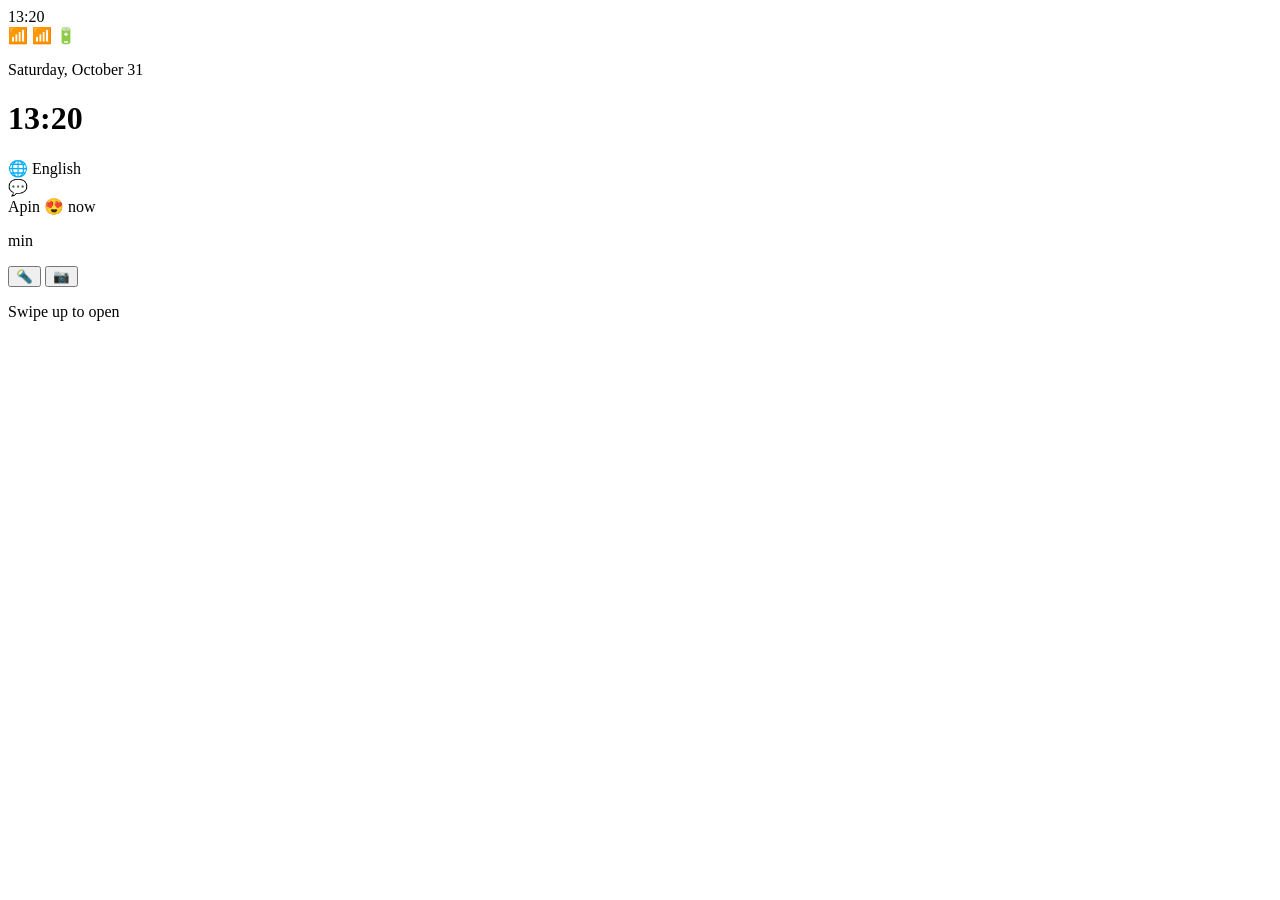
==== index.html @ f3484cab "Add files via upload" ====
<!DOCTYPE html>
<html lang="en">
<head>
    <meta charset="UTF-8">
    <meta name="viewport" content="width=device-width, initial-scale=1.0">
    <title>Peeking Phone AU</title>
    <link rel="stylesheet" href="style.css">
    <!-- Font untuk tampilan iOS -->
    <link href="https://fonts.googleapis.com/css2?family=Inter:wght@400;500;600;700&display=swap" rel="stylesheet">
</head>
<body>

    <!-- Bingkai HP -->
    <div class="phone-frame">
        
        <!-- Dynamic Island (Lubang atas) -->
        <div class="dynamic-island"></div>

        <!-- Status Bar -->
        <div class="status-bar">
            <div class="time" id="status-time">13:20</div>
            <div class="icons">
                <span>📶</span>
                <span>📶</span>
                <span>🔋</span>
            </div>
        </div>

        <!-- LAYAR KUNCI (Gambar 1) -->
        <div class="screen lock-screen" id="lock-screen">
            <div class="lock-content">
                <p class="date">Saturday, October 31</p>
                <h1 class="big-time" id="big-time">13:20</h1>
                <div class="language-pill">🌐 English</div>
            </div>

            <!-- Notifikasi WhatsApp -->
            <div class="notification">
                <div class="notif-icon">💬</div>
                <div class="notif-text">
                    <div class="notif-header">
                        <span class="notif-name">Apin 😍</span>
                        <span class="notif-time">now</span>
                    </div>
                    <p class="notif-message">min</p>
                </div>
            </div>

            <!-- Tombol Bawah -->
            <div class="lock-bottom">
                <div class="bottom-buttons">
                    <button class="circle-btn">🔦</button>
                    <button class="circle-btn">📷</button>
                </div>
                <p class="swipe-text">Swipe up to open</p>
                <div class="home-indicator"></div>
            </div>
        </div>

    </div>

    <script src="script.js"></script>
</body>
</html>
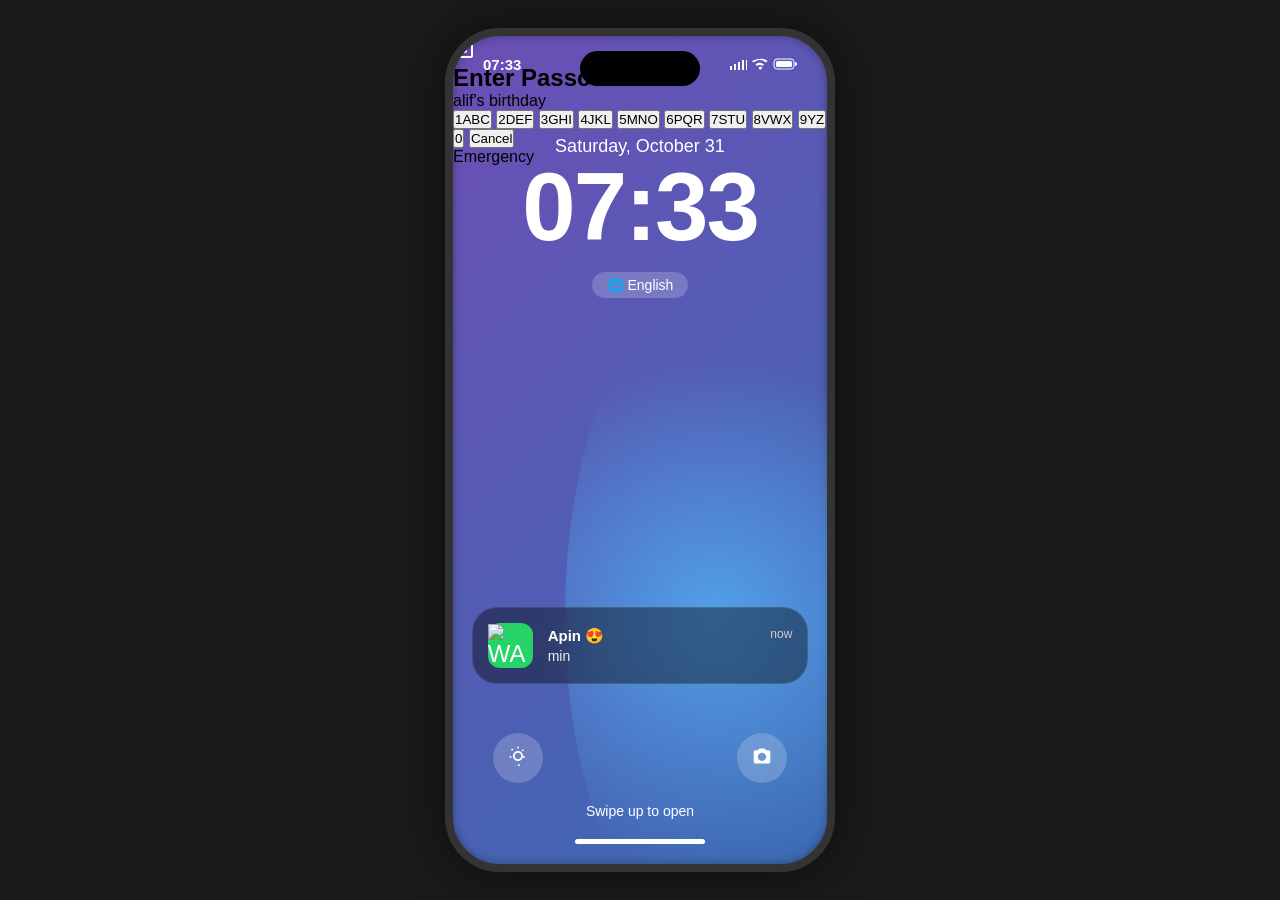
==== commit d7d222d7: "Refactor index.html for improved UI and functionality Updated HTML structure and improved status bar" ====
--- a/index.html
+++ b/index.html
@@ -5,28 +5,29 @@
     <meta name="viewport" content="width=device-width, initial-scale=1.0">
     <title>Peeking Phone AU</title>
     <link rel="stylesheet" href="style.css">
-    <!-- Font untuk tampilan iOS -->
-    <link href="https://fonts.googleapis.com/css2?family=Inter:wght@400;500;600;700&display=swap" rel="stylesheet">
 </head>
 <body>
 
     <!-- Bingkai HP -->
     <div class="phone-frame">
         
-        <!-- Dynamic Island (Lubang atas) -->
+        <!-- Dynamic Island -->
         <div class="dynamic-island"></div>
 
-        <!-- Status Bar -->
+        <!-- Status Bar Gaya iPhone -->
         <div class="status-bar">
             <div class="time" id="status-time">13:20</div>
             <div class="icons">
-                <span>📶</span>
-                <span>📶</span>
-                <span>🔋</span>
+                <!-- Ikon Sinyal SVG -->
+                <svg width="18" height="12" viewBox="0 0 18 12" fill="white"><path d="M1 12h2V8H1v4zm4 0h2V6H5v6zm4 0h2V4H9v8zm4 0h2V2h-2v10zm4-10v10h2V2h-2z"/></svg>
+                <!-- Ikon Wifi SVG -->
+                <svg width="18" height="12" viewBox="0 0 18 12" fill="white"><path d="M9 12l2.5-2.5C10.3 8.5 8.6 8.5 7.5 9.5L9 12zM4.5 6.5l1.5 1.5c1.5-1.5 4-1.5 5.5 0l1.5-1.5c-2.5-2.5-6.5-2.5-8.5 0zM1 3l1.5 1.5c3.5-3.5 9-3.5 12.5 0L16.5 3C12 -1 5 1 1 3z"/></svg>
+                <!-- Ikon Baterai SVG -->
+                <svg width="24" height="12" viewBox="0 0 24 12" fill="white"><rect x="1" y="1" width="20" height="10" rx="3" stroke="white" stroke-width="1" fill="none"/><rect x="3" y="3" width="16" height="6" rx="1.5" fill="white"/><path d="M22 4v4a2 2 0 0 0 0-4z" fill="white"/></svg>
             </div>
         </div>
 
-        <!-- LAYAR KUNCI (Gambar 1) -->
+        <!-- LAYAR KUNCI -->
         <div class="screen lock-screen" id="lock-screen">
             <div class="lock-content">
                 <p class="date">Saturday, October 31</p>
@@ -34,9 +35,11 @@
                 <div class="language-pill">🌐 English</div>
             </div>
 
-            <!-- Notifikasi WhatsApp -->
+            <!-- Notifikasi WhatsApp Asli -->
             <div class="notification">
-                <div class="notif-icon">💬</div>
+                <div class="notif-icon">
+                    <img src="https://upload.wikimedia.org/wikipedia/commons/6/6b/WhatsApp.svg" alt="WA">
+                </div>
                 <div class="notif-text">
                     <div class="notif-header">
                         <span class="notif-name">Apin 😍</span>
@@ -46,19 +49,60 @@
                 </div>
             </div>
 
-            <!-- Tombol Bawah -->
-            <div class="lock-bottom">
+            <!-- Tombol Bawah & Swipe -->
+            <div class="lock-bottom" id="swipe-area">
                 <div class="bottom-buttons">
-                    <button class="circle-btn">🔦</button>
-                    <button class="circle-btn">📷</button>
+                    <!-- Ikon Senter SVG -->
+                    <button class="circle-btn">
+                        <svg width="20" height="20" viewBox="0 0 24 24" fill="white"><path d="M11 1v2h2V1h-2zm6.7 2.9l-1.4 1.4 1.4 1.4 1.4-1.4-1.4-1.4zM5 2.9L3.6 4.3l1.4 1.4L6.4 4.3 5 2.9zM12 6c-3.3 0-6 2.7-6 6s2.7 6 6 6 6-2.7 6-6-2.7-6-6-6zm0 10c-2.2 0-4-1.8-4-4s1.8-4 4-4 4 1.8 4 4-1.8 4-4 4zm-8-4H2v2h2v-2zm16 0h-2v2h2v-2zM12 22v2h2v-2h-2z"/></svg>
+                    </button>
+                    <!-- Ikon Kamera SVG -->
+                    <button class="circle-btn">
+                        <svg width="20" height="20" viewBox="0 0 24 24" fill="white"><path d="M9 3L7.17 5H4c-1.1 0-2 .9-2 2v12c0 1.1.9 2 2 2h16c1.1 0 2-.9 2-2V7c0-1.1-.9-2-2-2h-3.17L15 3H9zm3 15c-2.76 0-5-2.24-5-5s2.24-5 5-5 5 2.24 5 5-2.24 5-5 5z"/></svg>
+                    </button>
                 </div>
-                <p class="swipe-text">Swipe up to open</p>
+                <!-- Teks ini yang akan kita buat interaktif -->
+                <p class="swipe-text" onclick="bukaLayarPassword()">Swipe up to open</p>
                 <div class="home-indicator"></div>
             </div>
+        </div>
+
+        <!-- LAYAR PASSWORD (Gambar 2) - Tersembunyi di awal -->
+        <div class="screen passcode-screen hidden" id="passcode-screen">
+            <div class="lock-icon">
+                <svg width="24" height="24" viewBox="0 0 24 24" fill="white"><path d="M18 8h-1V6c0-2.76-2.24-5-5-5S7 3.24 7 6v2H6c-1.1 0-2 .9-2 2v10c0 1.1.9 2 2 2h12c1.1 0 2-.9 2-2V10c0-1.1-.9-2-2-2zM9 6c0-1.66 1.34-3 3-3s3 1.34 3 3v2H9V6zm9 14H6V10h12v10zm-6-3c1.1 0 2-.9 2-2s-.9-2-2-2-2 .9-2 2 .9 2 2 2z"/></svg>
+            </div>
+            <h2>Enter Passcode</h2>
+            <p class="hint">alif's birthday</p>
+            
+            <!-- Titik-titik Password -->
+            <div class="passcode-dots">
+                <div class="dot"></div>
+                <div class="dot"></div>
+                <div class="dot"></div>
+                <div class="dot"></div>
+            </div>
+
+            <!-- Keypad Angka -->
+            <div class="keypad">
+                <button class="key" onclick="tekanAngka('1')">1<span>ABC</span></button>
+                <button class="key" onclick="tekanAngka('2')">2<span>DEF</span></button>
+                <button class="key" onclick="tekanAngka('3')">3<span>GHI</span></button>
+                <button class="key" onclick="tekanAngka('4')">4<span>JKL</span></button>
+                <button class="key" onclick="tekanAngka('5')">5<span>MNO</span></button>
+                <button class="key" onclick="tekanAngka('6')">6<span>PQR</span></button>
+                <button class="key" onclick="tekanAngka('7')">7<span>STU</span></button>
+                <button class="key" onclick="tekanAngka('8')">8<span>VWX</span></button>
+                <button class="key" onclick="tekanAngka('9')">9<span>YZ</span></button>
+                <div class="empty"></div>
+                <button class="key" onclick="tekanAngka('0')">0</button>
+                <button class="key text-key" onclick="hapusAngka()">Cancel</button>
+            </div>
+            <p class="emergency">Emergency</p>
         </div>
 
     </div>
 
     <script src="script.js"></script>
 </body>
-</html>+</html>
--- a/style.css
+++ b/style.css
@@ -0,0 +1,204 @@
+* {
+    margin: 0;
+    padding: 0;
+    box-sizing: border-box;
+    font-family: 'Inter', -apple-system, BlinkMacSystemFont, sans-serif;
+}
+
+body {
+    background-color: #1a1a1a;
+    display: flex;
+    justify-content: center;
+    align-items: center;
+    min-height: 100vh;
+}
+
+/* Bingkai HP */
+.phone-frame {
+    width: 390px;
+    height: 844px;
+    background: linear-gradient(135deg, #6c4eb5 0%, #3a6bb3 100%);
+    border-radius: 55px;
+    position: relative;
+    overflow: hidden;
+    border: 8px solid #333;
+    box-shadow: 0 0 50px rgba(0, 0, 0, 0.5), inset 0 0 10px rgba(0,0,0,0.3);
+}
+
+/* Background abstrak */
+.phone-frame::before {
+    content: '';
+    position: absolute;
+    bottom: -10%;
+    right: -10%;
+    width: 80%;
+    height: 80%;
+    background: radial-gradient(circle, #52a0e8 0%, transparent 70%);
+    border-radius: 50%;
+    z-index: 0;
+}
+
+/* Dynamic Island */
+.dynamic-island {
+    position: absolute;
+    top: 15px;
+    left: 50%;
+    transform: translateX(-50%);
+    width: 120px;
+    height: 35px;
+    background-color: #000;
+    border-radius: 20px;
+    z-index: 100;
+}
+
+/* Status Bar */
+.status-bar {
+    position: absolute;
+    top: 20px;
+    left: 30px;
+    right: 30px;
+    display: flex;
+    justify-content: space-between;
+    color: white;
+    font-size: 15px;
+    font-weight: 600;
+    z-index: 50;
+}
+
+/* Layar Kunci */
+.lock-screen {
+    position: absolute;
+    top: 0;
+    left: 0;
+    width: 100%;
+    height: 100%;
+    display: flex;
+    flex-direction: column;
+    align-items: center;
+    color: white;
+    z-index: 10;
+    transition: transform 0.5s ease-in-out;
+}
+
+.lock-content {
+    margin-top: 100px;
+    text-align: center;
+}
+
+.date {
+    font-size: 18px;
+    font-weight: 500;
+    margin-bottom: -5px;
+}
+
+.big-time {
+    font-size: 96px;
+    font-weight: 700;
+    letter-spacing: -2px;
+}
+
+.language-pill {
+    margin-top: 10px;
+    background: rgba(255, 255, 255, 0.2);
+    padding: 5px 15px;
+    border-radius: 20px;
+    font-size: 14px;
+    display: inline-block;
+    backdrop-filter: blur(10px);
+}
+
+/* Notifikasi */
+.notification {
+    position: absolute;
+    bottom: 180px;
+    width: 90%;
+    background: rgba(0, 0, 0, 0.4);
+    backdrop-filter: blur(20px);
+    border-radius: 25px;
+    padding: 15px;
+    display: flex;
+    align-items: center;
+    gap: 15px;
+    border: 1px solid rgba(255,255,255,0.1);
+    transition: opacity 0.3s ease;
+}
+
+.notif-icon {
+    width: 45px;
+    height: 45px;
+    background: #25D366; /* Warna WhatsApp */
+    border-radius: 12px;
+    display: flex;
+    justify-content: center;
+    align-items: center;
+    font-size: 24px;
+}
+
+.notif-text {
+    flex: 1;
+}
+
+.notif-header {
+    display: flex;
+    justify-content: space-between;
+    margin-bottom: 3px;
+}
+
+.notif-name {
+    font-weight: 600;
+    font-size: 15px;
+}
+
+.notif-time {
+    font-size: 12px;
+    color: #ccc;
+}
+
+.notif-message {
+    font-size: 14px;
+    color: #eee;
+}
+
+/* Tombol Bawah & Swipe */
+.lock-bottom {
+    position: absolute;
+    bottom: 0;
+    width: 100%;
+    display: flex;
+    flex-direction: column;
+    align-items: center;
+    padding-bottom: 20px;
+}
+
+.bottom-buttons {
+    display: flex;
+    justify-content: space-between;
+    width: 100%;
+    padding: 0 40px;
+    margin-bottom: 20px;
+}
+
+.circle-btn {
+    width: 50px;
+    height: 50px;
+    border-radius: 50%;
+    background: rgba(255, 255, 255, 0.2);
+    border: none;
+    color: white;
+    font-size: 20px;
+    backdrop-filter: blur(10px);
+    cursor: pointer;
+}
+
+.swipe-text {
+    font-size: 14px;
+    margin-bottom: 20px;
+    font-weight: 500;
+}
+
+.home-indicator {
+    width: 130px;
+    height: 5px;
+    background-color: white;
+    border-radius: 10px;
+}
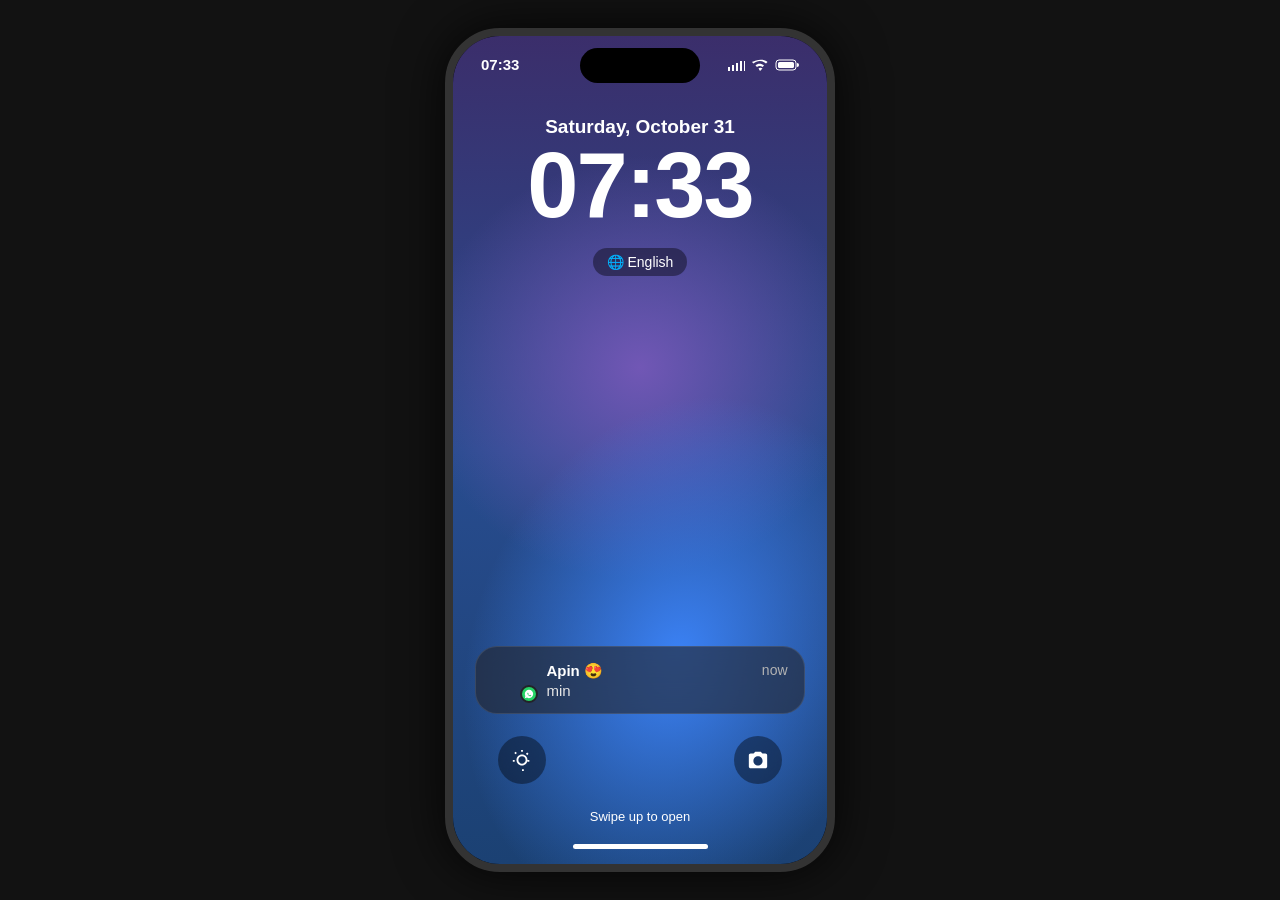
==== commit 4a6b6717: "Update print statement from 'Hello' to 'Goodbye'" ====
--- a/index.html
+++ b/index.html
@@ -4,105 +4,755 @@
     <meta charset="UTF-8">
     <meta name="viewport" content="width=device-width, initial-scale=1.0">
     <title>Peeking Phone AU</title>
-    <link rel="stylesheet" href="style.css">
+    <style>
+        /* --- RESET & FONT --- */
+        * {
+            margin: 0;
+            padding: 0;
+            box-sizing: border-box;
+            -webkit-tap-highlight-color: transparent;
+            font-family: -apple-system, BlinkMacSystemFont, "Segoe UI", Roboto, Helvetica, Arial, sans-serif;
+        }
+
+        body {
+            background-color: #121212;
+            display: flex;
+            justify-content: center;
+            align-items: center;
+            min-height: 100vh;
+            overflow: hidden;
+        }
+
+        /* --- BINGKAI IPHONE --- */
+        .iphone-frame {
+            width: 390px;
+            height: 844px;
+            background: #000;
+            border-radius: 55px;
+            position: relative;
+            border: 8px solid #333;
+            box-shadow: 0 0 50px rgba(0, 0, 0, 0.8);
+            overflow: hidden;
+        }
+
+        /* Wallpaper Abstrak (Gelombang Biru/Ungu) */
+        .wallpaper {
+            position: absolute;
+            top: 0;
+            left: 0;
+            width: 100%;
+            height: 100%;
+            background: linear-gradient(180deg, #3b2e6b 0%, #284c8f 50%, #1b4173 100%);
+            z-index: 0;
+        }
+        .wallpaper::before {
+            content: '';
+            position: absolute;
+            top: 10%;
+            left: -20%;
+            width: 140%;
+            height: 60%;
+            background: radial-gradient(ellipse at center, #7157b5 0%, transparent 60%);
+            transform: rotate(-15deg);
+        }
+        .wallpaper::after {
+            content: '';
+            position: absolute;
+            bottom: -10%;
+            right: -20%;
+            width: 120%;
+            height: 70%;
+            background: radial-gradient(ellipse at center, #3b82f6 0%, transparent 65%);
+            transform: rotate(20deg);
+        }
+
+        /* --- STATUS BAR & DYNAMIC ISLAND --- */
+        .dynamic-island {
+            position: absolute;
+            top: 12px;
+            left: 50%;
+            transform: translateX(-50%);
+            width: 120px;
+            height: 35px;
+            background: #000;
+            border-radius: 20px;
+            z-index: 100;
+        }
+
+        .status-bar {
+            position: absolute;
+            top: 20px;
+            left: 28px;
+            right: 28px;
+            display: flex;
+            justify-content: space-between;
+            color: white;
+            font-size: 15px;
+            font-weight: 600;
+            z-index: 100;
+            pointer-events: none;
+        }
+        .status-icons {
+            display: flex;
+            align-items: center;
+            gap: 6px;
+        }
+
+        /* --- LAYAR (UMUM) --- */
+        .screen {
+            position: absolute;
+            top: 0;
+            left: 0;
+            width: 100%;
+            height: 100%;
+            z-index: 10;
+            transition: transform 0.5s cubic-bezier(0.4, 0, 0.2, 1), opacity 0.5s ease;
+        }
+
+        /* --- 1. LOCK SCREEN --- */
+        .lock-screen {
+            display: flex;
+            flex-direction: column;
+            align-items: center;
+            padding-top: 80px;
+        }
+        .date-text {
+            color: white;
+            font-size: 19px;
+            font-weight: 600;
+            margin-bottom: -5px;
+        }
+        .clock-text {
+            color: white;
+            font-size: 92px;
+            font-weight: 700;
+            letter-spacing: -2px;
+        }
+        .lang-pill {
+            background: rgba(0, 0, 0, 0.4);
+            color: white;
+            font-size: 14px;
+            padding: 6px 14px;
+            border-radius: 20px;
+            margin-top: 10px;
+            backdrop-filter: blur(10px);
+            display: flex;
+            align-items: center;
+            gap: 5px;
+        }
+
+        /* Notifikasi */
+        .notification {
+            position: absolute;
+            bottom: 150px;
+            width: 88%;
+            background: rgba(35, 35, 40, 0.6);
+            backdrop-filter: blur(25px);
+            -webkit-backdrop-filter: blur(25px);
+            border-radius: 22px;
+            padding: 12px 16px;
+            display: flex;
+            align-items: center;
+            gap: 12px;
+            border: 0.5px solid rgba(255, 255, 255, 0.1);
+        }
+        .notif-avatar {
+            width: 42px;
+            height: 42px;
+            border-radius: 50%;
+            position: relative;
+            background-image: url('https://i.pravatar.cc/100?img=11'); /* Foto profil random */
+            background-size: cover;
+        }
+        .notif-badge {
+            position: absolute;
+            bottom: -2px;
+            right: -4px;
+            width: 18px;
+            height: 18px;
+            background: #25D366;
+            border-radius: 50%;
+            border: 2px solid #232328;
+            display: flex;
+            justify-content: center;
+            align-items: center;
+        }
+        .notif-content { flex: 1; color: white; }
+        .notif-header {
+            display: flex;
+            justify-content: space-between;
+            font-size: 15px;
+            font-weight: 600;
+            margin-bottom: 2px;
+        }
+        .notif-time { color: #b3b3b3; font-weight: 400; font-size: 14px; }
+        .notif-msg { font-size: 15px; color: #e5e5e5; }
+
+        /* Tombol Bawah */
+        .lock-bottom {
+            position: absolute;
+            bottom: 0;
+            width: 100%;
+            display: flex;
+            flex-direction: column;
+            align-items: center;
+            padding-bottom: 15px;
+            cursor: pointer;
+        }
+        .action-buttons {
+            display: flex;
+            justify-content: space-between;
+            width: 100%;
+            padding: 0 45px;
+            margin-bottom: 25px;
+        }
+        .circle-btn {
+            width: 48px;
+            height: 48px;
+            border-radius: 50%;
+            background: rgba(0, 0, 0, 0.4);
+            backdrop-filter: blur(15px);
+            border: none;
+            display: flex;
+            justify-content: center;
+            align-items: center;
+            color: white;
+        }
+        .swipe-text {
+            color: white;
+            font-size: 13px;
+            font-weight: 500;
+            margin-bottom: 20px;
+        }
+        .home-bar {
+            width: 135px;
+            height: 5px;
+            background: white;
+            border-radius: 10px;
+        }
+
+        /* --- 2. PASSCODE SCREEN --- */
+        .passcode-screen {
+            display: flex;
+            flex-direction: column;
+            align-items: center;
+            padding-top: 80px;
+            transform: translateY(100%);
+            opacity: 0;
+        }
+        .lock-icon { margin-bottom: 15px; }
+        .passcode-screen h2 {
+            color: white;
+            font-size: 18px;
+            font-weight: 600;
+            letter-spacing: -0.5px;
+        }
+        .passcode-screen p {
+            color: #e5e5e5;
+            font-size: 14px;
+            margin-top: 4px;
+            margin-bottom: 20px;
+        }
+        .dots {
+            display: flex;
+            gap: 18px;
+            margin-bottom: 40px;
+        }
+        .dot {
+            width: 14px;
+            height: 14px;
+            border-radius: 50%;
+            border: 1.5px solid white;
+            transition: background 0.2s;
+        }
+        .dot.active { background: white; }
+
+        /* Keypad */
+        .keypad {
+            display: grid;
+            grid-template-columns: repeat(3, 1fr);
+            gap: 18px;
+            width: 82%;
+        }
+        .key {
+            width: 74px;
+            height: 74px;
+            border-radius: 50%;
+            background: rgba(255, 255, 255, 0.15);
+            backdrop-filter: blur(10px);
+            border: none;
+            color: white;
+            font-size: 34px;
+            font-weight: 400;
+            display: flex;
+            flex-direction: column;
+            justify-content: center;
+            align-items: center;
+            cursor: pointer;
+            transition: background 0.1s;
+        }
+        .key:active { background: rgba(255, 255, 255, 0.4); }
+        .key span {
+            font-size: 10px;
+            letter-spacing: 1.5px;
+            font-weight: 600;
+            margin-top: -2px;
+        }
+        .empty { visibility: hidden; }
+        
+        .passcode-bottom {
+            position: absolute;
+            bottom: 35px;
+            width: 100%;
+            display: flex;
+            justify-content: space-between;
+            padding: 0 30px;
+            color: white;
+            font-size: 16px;
+            font-weight: 500;
+        }
+        .cancel-btn { cursor: pointer; }
+
+        /* --- 3. HOME SCREEN --- */
+        .home-screen {
+            padding: 70px 25px 0;
+            transform: translateY(100%);
+            opacity: 0;
+            display: flex;
+            flex-direction: column;
+        }
+        
+        /* Widgets */
+        .widgets {
+            display: flex;
+            gap: 15px;
+            margin-bottom: 25px;
+        }
+        .widget {
+            border-radius: 22px;
+            padding: 15px;
+            flex: 1;
+            height: 150px;
+            box-shadow: 0 4px 15px rgba(0,0,0,0.2);
+        }
+        .w-calendar {
+            background: #1a1a1a;
+            color: white;
+            display: flex;
+            flex-direction: column;
+            justify-content: space-between;
+        }
+        .w-calendar .day { color: #ff453a; font-size: 14px; font-weight: 600; }
+        .w-calendar .date { font-size: 50px; font-weight: 400; letter-spacing: -2px; line-height: 1; margin-top: -5px; }
+        .w-weather {
+            background: linear-gradient(135deg, #5890c4, #2f5e9e);
+            color: white;
+            position: relative;
+            display: flex;
+            flex-direction: column;
+        }
+        .w-weather .city { font-size: 15px; font-weight: 500; }
+        .w-weather .temp { font-size: 42px; font-weight: 400; line-height: 1; margin: 5px 0; }
+        .w-weather .desc { font-size: 12px; font-weight: 500; }
+        .w-weather .range { font-size: 11px; opacity: 0.8; margin-top: 2px;}
+
+        /* Grid Aplikasi */
+        .app-grid {
+            display: grid;
+            grid-template-columns: repeat(4, 1fr);
+            row-gap: 20px;
+            column-gap: 10px;
+            flex: 1;
+        }
+        .app {
+            display: flex;
+            flex-direction: column;
+            align-items: center;
+            gap: 6px;
+            cursor: pointer;
+            position: relative;
+        }
+        .app-icon {
+            width: 60px;
+            height: 60px;
+            border-radius: 14px;
+            display: flex;
+            justify-content: center;
+            align-items: center;
+            box-shadow: 0 2px 8px rgba(0,0,0,0.15);
+            position: relative;
+            overflow: hidden;
+        }
+        .app-name {
+            color: white;
+            font-size: 11px;
+            font-weight: 400;
+        }
+        /* Badge Notif */
+        .badge {
+            position: absolute;
+            top: -5px;
+            right: -5px;
+            background: #ff3b30;
+            color: white;
+            font-size: 11px;
+            font-weight: 600;
+            width: 20px;
+            height: 20px;
+            border-radius: 50%;
+            display: flex;
+            justify-content: center;
+            align-items: center;
+            border: 2px solid #1b4173; /* Sesuaikan dengan warna background */
+        }
+
+        /* Warna & Ikon Aplikasi */
+        .i-mail { background: linear-gradient(180deg, #1e90ff, #0066cc); }
+        .i-photos { background: #fff; } /* Bunga akan pakai SVG */
+        .i-weather { background: linear-gradient(180deg, #4fa6f6, #1c75d1); }
+        .i-calendar { background: #fff; color: black; flex-direction: column; }
+        .i-calendar span:first-child { color: #ff3b30; font-size: 9px; font-weight: 600; margin-top: 8px;}
+        .i-calendar span:last-child { font-size: 26px; font-weight: 300; line-height: 1; margin-top: 2px;}
+        .i-notes { background: #fff; flex-direction: column; justify-content: flex-start; padding-top: 10px; gap: 4px;}
+        .i-notes div { width: 40px; height: 3px; background: #d1d1d1; border-radius: 2px;}
+        .i-maps { background: #e5e5ea; }
+        .i-x { background: #000; }
+        .i-settings { background: linear-gradient(180deg, #a0a0a5, #737378); }
+        .i-camera { background: #d1d1d6; }
+        .i-clock { background: #000; position: relative; border-radius: 50% !important; }
+        .i-journal { background: #d4e9d4; border: 1px solid #b5d3b5;}
+        .i-instagram { background: radial-gradient(circle at 30% 107%, #fdf497 0%, #fdf497 5%, #fd5949 45%, #d6249f 60%, #285AEB 90%); }
+
+        /* Search Pill */
+        .search-pill {
+            background: rgba(0, 0, 0, 0.4);
+            color: white;
+            padding: 6px 16px;
+            border-radius: 20px;
+            font-size: 13px;
+            font-weight: 500;
+            align-self: center;
+            margin-bottom: 20px;
+            backdrop-filter: blur(10px);
+            display: flex;
+            align-items: center;
+            gap: 5px;
+        }
+
+        /* Dock */
+        .dock {
+            background: rgba(255, 255, 255, 0.2);
+            backdrop-filter: blur(25px);
+            border-radius: 35px;
+            padding: 15px;
+            display: flex;
+            justify-content: space-between;
+            margin-bottom: 25px;
+        }
+        .dock .app-icon { width: 55px; height: 55px; }
+        .i-phone { background: linear-gradient(180deg, #4cd964, #27cd48); }
+        .i-safari { background: #fff; }
+        .i-wa { background: #25D366; }
+        .i-music { background: linear-gradient(180deg, #fc5c7d, #ff2a54); }
+
+
+        /* --- ANIMASI SHAKE (KALAU PASSWORD SALAH) --- */
+        @keyframes shake {
+            0%, 100% { transform: translateX(0); }
+            10%, 30%, 50%, 70%, 90% { transform: translateX(-10px); }
+            20%, 40%, 60%, 80% { transform: translateX(10px); }
+        }
+        .shake { animation: shake 0.4s ease-in-out; }
+
+    </style>
 </head>
 <body>
 
-    <!-- Bingkai HP -->
-    <div class="phone-frame">
-        
-        <!-- Dynamic Island -->
+    <div class="iphone-frame">
+        <div class="wallpaper"></div>
         <div class="dynamic-island"></div>
 
-        <!-- Status Bar Gaya iPhone -->
         <div class="status-bar">
-            <div class="time" id="status-time">13:20</div>
-            <div class="icons">
-                <!-- Ikon Sinyal SVG -->
+            <div id="status-time">13:20</div>
+            <div class="status-icons">
+                <!-- Sinyal -->
                 <svg width="18" height="12" viewBox="0 0 18 12" fill="white"><path d="M1 12h2V8H1v4zm4 0h2V6H5v6zm4 0h2V4H9v8zm4 0h2V2h-2v10zm4-10v10h2V2h-2z"/></svg>
-                <!-- Ikon Wifi SVG -->
+                <!-- Wifi -->
                 <svg width="18" height="12" viewBox="0 0 18 12" fill="white"><path d="M9 12l2.5-2.5C10.3 8.5 8.6 8.5 7.5 9.5L9 12zM4.5 6.5l1.5 1.5c1.5-1.5 4-1.5 5.5 0l1.5-1.5c-2.5-2.5-6.5-2.5-8.5 0zM1 3l1.5 1.5c3.5-3.5 9-3.5 12.5 0L16.5 3C12 -1 5 1 1 3z"/></svg>
-                <!-- Ikon Baterai SVG -->
+                <!-- Baterai -->
                 <svg width="24" height="12" viewBox="0 0 24 12" fill="white"><rect x="1" y="1" width="20" height="10" rx="3" stroke="white" stroke-width="1" fill="none"/><rect x="3" y="3" width="16" height="6" rx="1.5" fill="white"/><path d="M22 4v4a2 2 0 0 0 0-4z" fill="white"/></svg>
             </div>
         </div>
 
-        <!-- LAYAR KUNCI -->
+        <!-- ================= LAYAR 1: LOCK SCREEN ================= -->
         <div class="screen lock-screen" id="lock-screen">
-            <div class="lock-content">
-                <p class="date">Saturday, October 31</p>
-                <h1 class="big-time" id="big-time">13:20</h1>
-                <div class="language-pill">🌐 English</div>
-            </div>
-
-            <!-- Notifikasi WhatsApp Asli -->
+            <div class="date-text" id="lock-date">Saturday, October 31</div>
+            <div class="clock-text" id="big-time">13:20</div>
+            <div class="lang-pill">🌐 English</div>
+
             <div class="notification">
-                <div class="notif-icon">
-                    <img src="https://upload.wikimedia.org/wikipedia/commons/6/6b/WhatsApp.svg" alt="WA">
-                </div>
-                <div class="notif-text">
+                <div class="notif-avatar">
+                    <div class="notif-badge">
+                        <svg width="10" height="10" viewBox="0 0 24 24" fill="white"><path d="M12 2C6.48 2 2 6.48 2 12c0 1.76.46 3.42 1.27 4.86L2.05 22l5.25-1.38C8.69 21.54 10.27 22 12 22c5.52 0 10-4.48 10-10S17.52 2 12 2zm5.47 13.72c-.25.7-1.48 1.34-2.04 1.42-.56.08-1.26.15-2.94-.61-2.15-.97-3.51-3.26-3.61-3.41-.1-.15-.85-1.13-.85-2.16 0-1.03.54-1.54.73-1.75.19-.21.41-.26.55-.26s.28 0 .4.01c.13.01.3-.05.47.35.18.42.59 1.44.64 1.54.05.1.08.23.01.36-.07.14-.15.22-.28.35-.12.13-.26.29-.37.39-.12.11-.25.23-.11.45.14.22.63 1.03 1.34 1.67.93.83 1.7 1.09 1.94 1.21.24.12.38.1.53-.06.15-.17.64-.75.81-.99.17-.24.34-.2.56-.12.22.08 1.39.65 1.63.77.24.12.4.18.46.28.06.1.06.58-.19 1.28z"/></svg>
+                    </div>
+                </div>
+                <div class="notif-content">
                     <div class="notif-header">
-                        <span class="notif-name">Apin 😍</span>
+                        <span>Apin 😍</span>
                         <span class="notif-time">now</span>
                     </div>
-                    <p class="notif-message">min</p>
-                </div>
-            </div>
-
-            <!-- Tombol Bawah & Swipe -->
-            <div class="lock-bottom" id="swipe-area">
-                <div class="bottom-buttons">
-                    <!-- Ikon Senter SVG -->
-                    <button class="circle-btn">
-                        <svg width="20" height="20" viewBox="0 0 24 24" fill="white"><path d="M11 1v2h2V1h-2zm6.7 2.9l-1.4 1.4 1.4 1.4 1.4-1.4-1.4-1.4zM5 2.9L3.6 4.3l1.4 1.4L6.4 4.3 5 2.9zM12 6c-3.3 0-6 2.7-6 6s2.7 6 6 6 6-2.7 6-6-2.7-6-6-6zm0 10c-2.2 0-4-1.8-4-4s1.8-4 4-4 4 1.8 4 4-1.8 4-4 4zm-8-4H2v2h2v-2zm16 0h-2v2h2v-2zM12 22v2h2v-2h-2z"/></svg>
-                    </button>
-                    <!-- Ikon Kamera SVG -->
-                    <button class="circle-btn">
-                        <svg width="20" height="20" viewBox="0 0 24 24" fill="white"><path d="M9 3L7.17 5H4c-1.1 0-2 .9-2 2v12c0 1.1.9 2 2 2h16c1.1 0 2-.9 2-2V7c0-1.1-.9-2-2-2h-3.17L15 3H9zm3 15c-2.76 0-5-2.24-5-5s2.24-5 5-5 5 2.24 5 5-2.24 5-5 5z"/></svg>
-                    </button>
-                </div>
-                <!-- Teks ini yang akan kita buat interaktif -->
-                <p class="swipe-text" onclick="bukaLayarPassword()">Swipe up to open</p>
-                <div class="home-indicator"></div>
+                    <div class="notif-msg">min</div>
+                </div>
+            </div>
+
+            <div class="lock-bottom" onclick="goToPasscode()">
+                <div class="action-buttons">
+                    <button class="circle-btn"><svg width="22" height="22" viewBox="0 0 24 24" fill="white"><path d="M11 1v2h2V1h-2zm6.7 2.9l-1.4 1.4 1.4 1.4 1.4-1.4-1.4-1.4zM5 2.9L3.6 4.3l1.4 1.4L6.4 4.3 5 2.9zM12 6c-3.3 0-6 2.7-6 6s2.7 6 6 6 6-2.7 6-6-2.7-6-6-6zm0 10c-2.2 0-4-1.8-4-4s1.8-4 4-4 4 1.8 4 4-1.8 4-4 4zm-8-4H2v2h2v-2zm16 0h-2v2h2v-2zM12 22v2h2v-2h-2z"/></svg></button>
+                    <button class="circle-btn"><svg width="22" height="22" viewBox="0 0 24 24" fill="white"><path d="M9 3L7.17 5H4c-1.1 0-2 .9-2 2v12c0 1.1.9 2 2 2h16c1.1 0 2-.9 2-2V7c0-1.1-.9-2-2-2h-3.17L15 3H9zm3 15c-2.76 0-5-2.24-5-5s2.24-5 5-5 5 2.24 5 5-2.24 5-5 5z"/></svg></button>
+                </div>
+                <div class="swipe-text">Swipe up to open</div>
+                <div class="home-bar"></div>
             </div>
         </div>
 
-        <!-- LAYAR PASSWORD (Gambar 2) - Tersembunyi di awal -->
-        <div class="screen passcode-screen hidden" id="passcode-screen">
+        <!-- ================= LAYAR 2: PASSCODE ================= -->
+        <div class="screen passcode-screen" id="passcode-screen">
             <div class="lock-icon">
-                <svg width="24" height="24" viewBox="0 0 24 24" fill="white"><path d="M18 8h-1V6c0-2.76-2.24-5-5-5S7 3.24 7 6v2H6c-1.1 0-2 .9-2 2v10c0 1.1.9 2 2 2h12c1.1 0 2-.9 2-2V10c0-1.1-.9-2-2-2zM9 6c0-1.66 1.34-3 3-3s3 1.34 3 3v2H9V6zm9 14H6V10h12v10zm-6-3c1.1 0 2-.9 2-2s-.9-2-2-2-2 .9-2 2 .9 2 2 2z"/></svg>
+                <svg width="28" height="28" viewBox="0 0 24 24" fill="white"><path d="M18 8h-1V6c0-2.76-2.24-5-5-5S7 3.24 7 6v2H6c-1.1 0-2 .9-2 2v10c0 1.1.9 2 2 2h12c1.1 0 2-.9 2-2V10c0-1.1-.9-2-2-2zM9 6c0-1.66 1.34-3 3-3s3 1.34 3 3v2H9V6zm9 14H6V10h12v10zm-6-3c1.1 0 2-.9 2-2s-.9-2-2-2-2 .9-2 2 .9 2 2 2z"/></svg>
             </div>
             <h2>Enter Passcode</h2>
-            <p class="hint">alif's birthday</p>
+            <p>alif's birthday</p>
             
-            <!-- Titik-titik Password -->
-            <div class="passcode-dots">
+            <div class="dots" id="dots-container">
                 <div class="dot"></div>
                 <div class="dot"></div>
                 <div class="dot"></div>
                 <div class="dot"></div>
             </div>
 
-            <!-- Keypad Angka -->
             <div class="keypad">
-                <button class="key" onclick="tekanAngka('1')">1<span>ABC</span></button>
-                <button class="key" onclick="tekanAngka('2')">2<span>DEF</span></button>
-                <button class="key" onclick="tekanAngka('3')">3<span>GHI</span></button>
-                <button class="key" onclick="tekanAngka('4')">4<span>JKL</span></button>
-                <button class="key" onclick="tekanAngka('5')">5<span>MNO</span></button>
-                <button class="key" onclick="tekanAngka('6')">6<span>PQR</span></button>
-                <button class="key" onclick="tekanAngka('7')">7<span>STU</span></button>
-                <button class="key" onclick="tekanAngka('8')">8<span>VWX</span></button>
-                <button class="key" onclick="tekanAngka('9')">9<span>YZ</span></button>
+                <button class="key" onclick="pressKey('1')">1<span>ABC</span></button>
+                <button class="key" onclick="pressKey('2')">2<span>DEF</span></button>
+                <button class="key" onclick="pressKey('3')">3<span>GHI</span></button>
+                <button class="key" onclick="pressKey('4')">4<span>JKL</span></button>
+                <button class="key" onclick="pressKey('5')">5<span>MNO</span></button>
+                <button class="key" onclick="pressKey('6')">6<span>PQR</span></button>
+                <button class="key" onclick="pressKey('7')">7<span>STU</span></button>
+                <button class="key" onclick="pressKey('8')">8<span>VWX</span></button>
+                <button class="key" onclick="pressKey('9')">9<span>YZ</span></button>
                 <div class="empty"></div>
-                <button class="key" onclick="tekanAngka('0')">0</button>
-                <button class="key text-key" onclick="hapusAngka()">Cancel</button>
-            </div>
-            <p class="emergency">Emergency</p>
+                <button class="key" onclick="pressKey('0')">0</button>
+                <button class="key cancel-btn" onclick="cancelPasscode()" style="font-size:16px; font-weight:500;">Cancel</button>
+            </div>
+
+            <div class="passcode-bottom">
+                <div>Emergency</div>
+            </div>
         </div>
 
+        <!-- ================= LAYAR 3: HOME SCREEN ================= -->
+        <div class="screen home-screen" id="home-screen">
+            
+            <!-- Widgets -->
+            <div class="widgets">
+                <div class="widget w-calendar">
+                    <div class="day">Saturday</div>
+                    <div class="date">31</div>
+                </div>
+                <div class="widget w-weather">
+                    <div class="city">Yogyakarta ↗</div>
+                    <div class="temp">26°</div>
+                    <div class="desc">Hujan ringan</div>
+                    <div class="range">H:29° L:22°</div>
+                </div>
+            </div>
+
+            <!-- Apps Grid -->
+            <div class="app-grid">
+                <!-- Baris 1 -->
+                <div class="app">
+                    <div class="app-icon i-mail">
+                        <svg width="34" height="34" viewBox="0 0 24 24" fill="white"><path d="M20 4H4c-1.1 0-1.99.9-1.99 2L2 18c0 1.1.9 2 2 2h16c1.1 0 2-.9 2-2V6c0-1.1-.9-2-2-2zm0 4l-8 5-8-5V6l8 5 8-5v2z"/></svg>
+                        <div class="badge">1</div>
+                    </div>
+                    <div class="app-name">Mail</div>
+                </div>
+                <div class="app">
+                    <div class="app-icon i-photos">
+                        <svg width="36" height="36" viewBox="0 0 24 24" fill="#ffcc00"><path d="M12 2C6.48 2 2 6.48 2 12s4.48 10 10 10 10-4.48 10-10S17.52 2 12 2zm0 18c-4.41 0-8-3.59-8-8s3.59-8 8-8 8 3.59 8 8-3.59 8-8 8zm0-14c-3.31 0-6 2.69-6 6s2.69 6 6 6 6-2.69 6-6-2.69-6-6-6z" fill="#ff9500"/><circle cx="12" cy="12" r="3" fill="#ff3b30"/></svg>
+                    </div>
+                    <div class="app-name">Photos</div>
+                </div>
+                <div class="app">
+                    <div class="app-icon i-weather">
+                        <svg width="38" height="38" viewBox="0 0 24 24" fill="white"><path d="M19.35 10.04C18.67 6.59 15.64 4 12 4 9.11 4 6.6 5.64 5.35 8.04 2.34 8.36 0 10.91 0 14c0 3.31 2.69 6 6 6h13c2.76 0 5-2.24 5-5 0-2.64-2.05-4.78-4.65-4.96z"/></svg>
+                    </div>
+                    <div class="app-name">Weather</div>
+                </div>
+                <div class="app">
+                    <div class="app-icon i-calendar">
+                        <span>Saturday</span>
+                        <span>31</span>
+                    </div>
+                    <div class="app-name">Calendar</div>
+                </div>
+
+                <!-- Baris 2 -->
+                <div class="app">
+                    <div class="app-icon i-notes">
+                        <div></div><div></div><div></div>
+                    </div>
+                    <div class="app-name">Notes</div>
+                </div>
+                <div class="app">
+                    <div class="app-icon i-maps">
+                        <svg width="40" height="40" viewBox="0 0 24 24"><path d="M12 2C8.13 2 5 5.13 5 9c0 5.25 7 13 7 13s7-7.75 7-13c0-3.87-3.13-7-7-7zm0 9.5c-1.38 0-2.5-1.12-2.5-2.5s1.12-2.5 2.5-2.5 2.5 1.12 2.5 2.5-1.12 2.5-2.5 2.5z" fill="#007aff"/></svg>
+                    </div>
+                    <div class="app-name">Maps</div>
+                </div>
+                <div class="app">
+                    <div class="app-icon i-x">
+                        <svg width="28" height="28" viewBox="0 0 24 24" fill="white"><path d="M18.244 2.25h3.308l-7.227 8.26 8.502 11.24H16.17l-5.214-6.817L4.99 21.75H1.68l7.73-8.835L1.254 2.25H8.08l4.713 6.231zm-1.161 17.52h1.833L7.084 4.126H5.117z"/></svg>
+                    </div>
+                    <div class="app-name">X</div>
+                </div>
+                <div class="app">
+                    <div class="app-icon i-settings">
+                        <svg width="42" height="42" viewBox="0 0 24 24" fill="white"><path d="M19.14,12.94c0.04-0.3,0.06-0.61,0.06-0.94c0-0.32-0.02-0.64-0.06-0.94l2.03-1.58c0.18-0.14,0.23-0.41,0.12-0.61 l-1.92-3.32c-0.12-0.22-0.37-0.29-0.59-0.22l-2.39,0.96c-0.5-0.38-1.03-0.7-1.62-0.94L14.4,2.81c-0.04-0.24-0.24-0.41-0.48-0.41 h-3.84c-0.24,0-0.43,0.17-0.47,0.41L9.25,5.35C8.66,5.59,8.12,5.92,7.63,6.29L5.24,5.33c-0.22-0.08-0.47,0-0.59,0.22L2.73,8.87 C2.62,9.08,2.66,9.34,2.86,9.48l2.03,1.58C4.84,11.36,4.8,11.69,4.8,12s0.02,0.64,0.06,0.94l-2.03,1.58 c-0.18,0.14-0.23,0.41-0.12,0.61l1.92,3.32c0.12,0.22,0.37,0.29,0.59,0.22l2.39-0.96c0.5,0.38,1.03,0.7,1.62,0.94l0.36,2.54 c0.05,0.24,0.24,0.41,0.48,0.41h3.84c0.24,0,0.44-0.17,0.47-0.41l0.36-2.54c0.59-0.24,1.13-0.56,1.62-0.94l2.39,0.96 c0.22,0.08,0.47,0,0.59-0.22l1.92-3.32c0.12-0.22,0.07-0.49-0.12-0.61L19.14,12.94z M12,15.6c-1.98,0-3.6-1.62-3.6-3.6 s1.62-3.6,3.6-3.6s3.6,1.62,3.6,3.6S13.98,15.6,12,15.6z"/></svg>
+                    </div>
+                    <div class="app-name">Settings</div>
+                </div>
+
+                <!-- Baris 3 -->
+                <div class="app">
+                    <div class="app-icon i-camera">
+                        <svg width="30" height="30" viewBox="0 0 24 24" fill="#555"><path d="M9 3L7.17 5H4c-1.1 0-2 .9-2 2v12c0 1.1.9 2 2 2h16c1.1 0 2-.9 2-2V7c0-1.1-.9-2-2-2h-3.17L15 3H9zm3 15c-2.76 0-5-2.24-5-5s2.24-5 5-5 5 2.24 5 5-2.24 5-5 5z"/></svg>
+                    </div>
+                    <div class="app-name">Camera</div>
+                </div>
+                <div class="app">
+                    <div class="app-icon i-clock">
+                        <!-- Jam Analog Sederhana -->
+                        <div style="width: 50px; height: 50px; border-radius: 50%; border: 2px solid white; position: relative;">
+                            <div style="position: absolute; top: 25px; left: 24px; width: 2px; height: 15px; background: white; transform-origin: bottom; transform: rotate(45deg);"></div>
+                            <div style="position: absolute; top: 25px; left: 24px; width: 2px; height: 10px; background: #ff3b30; transform-origin: bottom; transform: rotate(180deg);"></div>
+                        </div>
+                    </div>
+                    <div class="app-name">Clock</div>
+                </div>
+                <div class="app">
+                    <div class="app-icon i-journal">
+                        <svg width="30" height="30" viewBox="0 0 24 24" fill="#2c5e2c"><path d="M19 3H5c-1.1 0-2 .9-2 2v14c0 1.1.9 2 2 2h14c1.1 0 2-.9 2-2V5c0-1.1-.9-2-2-2zm-5 14H7v-2h7v2zm3-4H7v-2h10v2zm0-4H7V7h10v2z"/></svg>
+                    </div>
+                    <div class="app-name">Journal</div>
+                </div>
+                <div class="app">
+                    <div class="app-icon i-instagram">
+                        <svg width="36" height="36" viewBox="0 0 24 24" fill="white"><path d="M12 2.163c3.204 0 3.584.012 4.85.07 3.252.148 4.771 1.691 4.919 4.919.058 1.265.069 1.645.069 4.849 0 3.205-.012 3.584-.069 4.849-.149 3.225-1.664 4.771-4.919 4.919-1.266.058-1.644.07-4.85.07-3.204 0-3.584-.012-4.849-.07-3.26-.149-4.771-1.699-4.919-4.92-.058-1.265-.07-1.644-.07-4.849 0-3.204.013-3.583.07-4.849.149-3.227 1.664-4.771 4.919-4.919 1.266-.057 1.645-.069 4.849-.069zm0-2.163c-3.259 0-3.667.014-4.947.072-4.358.2-6.78 2.618-6.98 6.98-.059 1.281-.073 1.689-.073 4.948 0 3.259.014 3.668.072 4.948.2 4.358 2.618 6.78 6.98 6.98 1.281.058 1.689.072 4.948.072 3.259 0 3.668-.014 4.948-.072 4.354-.2 6.782-2.618 6.979-6.98.059-1.28.073-1.689.073-4.948 0-3.259-.014-3.667-.072-4.947-.196-4.354-2.617-6.78-6.979-6.98-1.281-.059-1.69-.073-4.949-.073zm0 5.838c-3.403 0-6.162 2.759-6.162 6.162s2.759 6.163 6.162 6.163 6.162-2.759 6.162-6.163c0-3.403-2.759-6.162-6.162-6.162zm0 10.162c-2.209 0-4-1.79-4-4 0-2.209 1.791-4 4-4s4 1.791 4 4c0 2.21-1.791 4-4 4zm6.406-11.845c-.796 0-1.441.645-1.441 1.44s.645 1.44 1.441 1.44c.795 0 1.439-.645 1.439-1.44s-.644-1.44-1.439-1.44z"/></svg>
+                    </div>
+                    <div class="app-name">Instagram</div>
+                </div>
+            </div>
+
+            <!-- Search -->
+            <div class="search-pill">
+                🔍 Search
+            </div>
+
+            <!-- Dock -->
+            <div class="dock">
+                <div class="app-icon i-phone">
+                    <svg width="30" height="30" viewBox="0 0 24 24" fill="white"><path d="M6.62 10.79c1.44 2.83 3.76 5.14 6.59 6.59l2.2-2.2c.27-.27.67-.36 1.02-.24 1.12.37 2.33.57 3.57.57.55 0 1 .45 1 1V20c0 .55-.45 1-1 1-9.39 0-17-7.61-17-17 0-.55.45-1 1-1h3.5c.55 0 1 .45 1 1 0 1.25.2 2.45.57 3.57.11.35.03.74-.25 1.02l-2.2 2.2z"/></svg>
+                </div>
+                <div class="app-icon i-safari">
+                    <svg width="32" height="32" viewBox="0 0 24 24" fill="#007aff"><circle cx="12" cy="12" r="10" fill="white" stroke="#007aff" stroke-width="1.5"/><path d="M12 2C6.48 2 2 6.48 2 12s4.48 10 10 10 10-4.48 10-10S17.52 2 12 2zm2.14 12.14l-6.28 2.14 2.14-6.28 6.28-2.14-2.14 6.28z" fill="#007aff"/></svg>
+                </div>
+                <div class="app-icon i-wa">
+                    <svg width="34" height="34" viewBox="0 0 24 24" fill="white"><path d="M12 2C6.48 2 2 6.48 2 12c0 1.76.46 3.42 1.27 4.86L2.05 22l5.25-1.38C8.69 21.54 10.27 22 12 22c5.52 0 10-4.48 10-10S17.52 2 12 2zm5.47 13.72c-.25.7-1.48 1.34-2.04 1.42-.56.08-1.26.15-2.94-.61-2.15-.97-3.51-3.26-3.61-3.41-.1-.15-.85-1.13-.85-2.16 0-1.03.54-1.54.73-1.75.19-.21.41-.26.55-.26s.28 0 .4.01c.13.01.3-.05.47.35.18.42.59 1.44.64 1.54.05.1.08.23.01.36-.07.14-.15.22-.28.35-.12.13-.26.29-.37.39-.12.11-.25.23-.11.45.14.22.63 1.03 1.34 1.67.93.83 1.7 1.09 1.94 1.21.24.12.38.1.53-.06.15-.17.64-.75.81-.99.17-.24.34-.2.56-.12.22.08 1.39.65 1.63.77.24.12.4.18.46.28.06.1.06.58-.19 1.28z"/></svg>
+                    <div class="badge" style="border-color: #25D366;">3</div>
+                </div>
+                <div class="app-icon i-music">
+                    <svg width="30" height="30" viewBox="0 0 24 24" fill="white"><path d="M12 3v10.55c-.59-.34-1.27-.55-2-.55-2.21 0-4 1.79-4 4s1.79 4 4 4 4-1.79 4-4V7h4V3h-6z"/></svg>
+                </div>
+            </div>
+        </div>
+
     </div>
 
-    <script src="script.js"></script>
+    <script>
+        // --- LOGIKA JAM REALTIME ---
+        function updateTime() {
+            const now = new Date();
+            const hours = String(now.getHours()).padStart(2, '0');
+            const minutes = String(now.getMinutes()).padStart(2, '0');
+            document.getElementById('status-time').innerText = `${hours}:${minutes}`;
+            document.getElementById('big-time').innerText = `${hours}:${minutes}`;
+        }
+        setInterval(updateTime, 1000);
+        updateTime();
+
+        // --- LOGIKA PINDAH LAYAR ---
+        const lockScreen = document.getElementById('lock-screen');
+        const passcodeScreen = document.getElementById('passcode-screen');
+        const homeScreen = document.getElementById('home-screen');
+
+        function goToPasscode() {
+            lockScreen.style.transform = "translateY(-100%)";
+            lockScreen.style.opacity = "0";
+            
+            passcodeScreen.style.transform = "translateY(0)";
+            passcodeScreen.style.opacity = "1";
+        }
+
+        // --- LOGIKA PASSWORD ---
+        let inputPasscode = "";
+        const correctPasscode = "2003"; // Password disetting 2003 sayang!
+        const dots = document.querySelectorAll('.dot');
+
+        function pressKey(num) {
+            if (inputPasscode.length < 4) {
+                inputPasscode += num;
+                updateDots();
+            }
+
+            if (inputPasscode.length === 4) {
+                setTimeout(checkPasscode, 250);
+            }
+        }
+
+        function updateDots() {
+            dots.forEach((dot, index) => {
+                if (index < inputPasscode.length) {
+                    dot.classList.add('active');
+                } else {
+                    dot.classList.remove('active');
+                }
+            });
+        }
+
+        function checkPasscode() {
+            if (inputPasscode === correctPasscode) {
+                // Jika benar, masuk Home Screen
+                passcodeScreen.style.transform = "translateY(-100%)";
+                passcodeScreen.style.opacity = "0";
+                
+                homeScreen.style.transform = "translateY(0)";
+                homeScreen.style.opacity = "1";
+            } else {
+                // Jika salah, getarkan layar
+                passcodeScreen.classList.add('shake');
+                setTimeout(() => {
+                    passcodeScreen.classList.remove('shake');
+                    inputPasscode = "";
+                    updateDots();
+                }, 400);
+            }
+        }
+
+        function cancelPasscode() {
+            inputPasscode = "";
+            updateDots();
+        }
+    </script>
 </body>
 </html>
